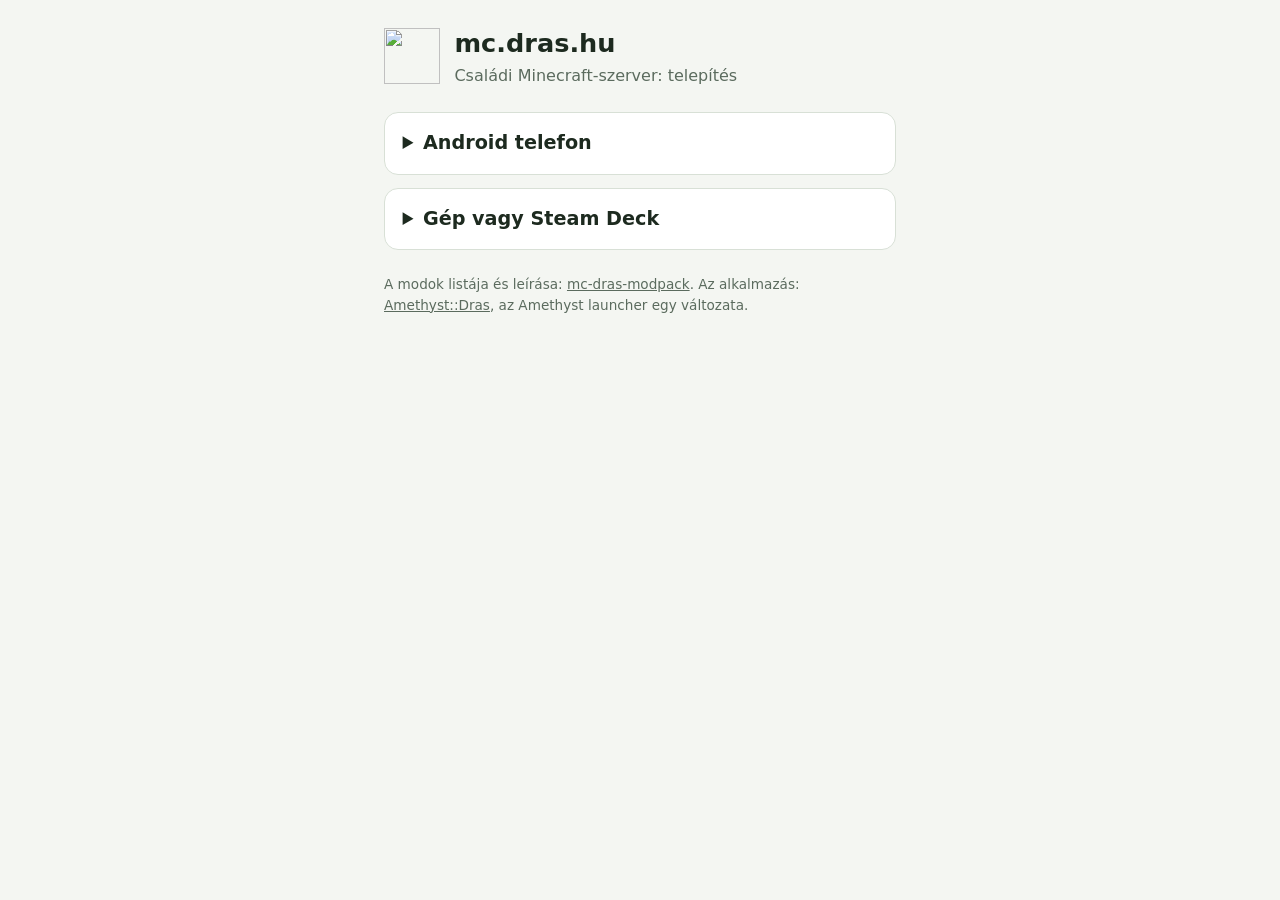
==== docs/index.html @ cf2b716d "pack: The pack name is the id mc-dras-hu, the profile title is MC dras.hu" ====
<!doctype html>
<html lang="hu">
<head>
  <meta charset="utf-8">
  <meta name="viewport" content="width=device-width, initial-scale=1">
  <title>mc.dras.hu</title>
  <meta name="description" content="A mc.dras.hu családi Minecraft-szerver: telepítés telefonra és gépre">
  <link rel="icon" href="https://raw.githubusercontent.com/andras-tim/mc-dras-modpack/stable/branding/profile-icon.png">
  <style>
    :root {
      --bg: #f4f6f2; --fg: #1d2a1f; --muted: #5b6b5e; --card: #ffffff; --line: #d8e0d6;
      --accent: #2e8b3a; --accent-fg: #ffffff;
    }
    @media (prefers-color-scheme: dark) {
      :root {
        --bg: #121812; --fg: #e4ece2; --muted: #9aaa9b; --card: #1b241c; --line: #2c3a2d;
        --accent: #4caf50; --accent-fg: #0b130b;
      }
    }
    * { box-sizing: border-box; }
    body {
      margin: 0; background: var(--bg); color: var(--fg);
      font: 16px/1.5 system-ui, -apple-system, "Segoe UI", Roboto, sans-serif;
    }
    main { max-width: 34rem; margin: 0 auto; padding: 1.5rem 1rem 3rem; }
    header { display: flex; align-items: center; gap: .9rem; margin-bottom: 1.5rem; }
    header img { width: 56px; height: 56px; image-rendering: pixelated; }
    h1 { font-size: 1.6rem; margin: 0; }
    header p { margin: .1rem 0 0; color: var(--muted); }
    section { background: var(--card); border: 1px solid var(--line); border-radius: 14px; padding: 1.1rem 1.1rem;
              margin-bottom: 1rem; }
    h2 { font-size: 1.1rem; margin: 0 0 .6rem; }
    details { margin-bottom: .8rem; }
    summary { background: var(--card); border: 1px solid var(--line); border-radius: 14px; padding: 1rem 1.1rem;
              font-size: 1.2rem; font-weight: 700; cursor: pointer; }
    details[open] summary { margin-bottom: .8rem; }
    .step { display: inline-block; min-width: 1.6rem; height: 1.6rem; border-radius: 50%; background: var(--accent);
            color: var(--accent-fg); text-align: center; font-weight: 700; margin-right: .4rem; }
    a.button { display: block; text-align: center; background: var(--accent); color: var(--accent-fg);
               font-weight: 700; text-decoration: none; padding: .9rem 1rem; border-radius: 10px; margin: .8rem 0 .3rem; }
    .note { color: var(--muted); font-size: .92rem; margin: .3rem 0 0; }
    ol { margin: .4rem 0 0; padding-left: 1.3rem; }
    li { margin: .25rem 0; }
    code { font-size: .9em; word-break: break-all; }
    .qr { display: block; width: min(15rem, 100%); margin: .9rem auto .5rem; padding: .4rem; background: #fff;
          border-radius: 10px; }
    .qr svg { display: block; width: 100%; height: auto; }
    .link { display: block; font-size: .78rem; color: var(--muted); user-select: all; word-break: break-all;
            margin-top: .3rem; }
    footer { color: var(--muted); font-size: .85rem; margin-top: 1.5rem; }
    footer a { color: inherit; }
  </style>
</head>
<body>
<main>
  <header>
    <img src="https://raw.githubusercontent.com/andras-tim/mc-dras-modpack/stable/branding/profile-icon.png" alt="">
    <div>
      <h1>mc.dras.hu</h1>
      <p>Családi Minecraft-szerver: telepítés</p>
    </div>
  </header>

  <details id="android" name="platform">
    <summary>Android telefon</summary>

  <section>
    <h2><span class="step">1</span>Az alkalmazás</h2>
    <div class="qr">@@APK_QR@@</div>
    <a class="button" href="@@APK_URL@@">Amethyst::Dras letöltése</a>
    <code class="link">@@APK_URL@@</code>
    <p class="note">A legfrissebb kiadás. Letöltés után nyisd meg és telepítsd; ha a telefon kéri, engedélyezd a
      telepítést a böngészőnek.</p>
  </section>

  <section>
    <h2><span class="step">2</span>Bejelentkezés</h2>
    <p class="note">Nyisd meg az Amethyst::Dras-t, és jelentkezz be a Microsoft-fiókkal, amelyikhez a Minecraft tartozik.</p>
  </section>

  <section>
    <h2><span class="step">3</span>Az MC dras.hu profil</h2>
    <div class="qr">@@PROFILE_QR@@</div>
    <a class="button" href="@@PROFILE_LINK@@">Profil hozzáadása</a>
    <code class="link">@@PROFILE_LINK@@</code>
    <p class="note">Az alkalmazás megmutatja, mit állít be; erősítsd meg az „Add” gombbal.</p>
  </section>

  <section>
    <h2><span class="step">4</span>Az első indítás</h2>
    <ol>
      <li><b>Play</b>: letölti a modokat (kb. 210 MB).</li>
      <li>Elindul a Forge telepítője, majd az alkalmazás üzenet nélkül bezárul. Ez így rendben van.</li>
      <li>Nyisd meg újra, <b>Play</b>: egyszer letölti magát a Minecraftot (kb. 700 MB, wifin), és indul a játék.</li>
      <li>Később minden indításnál csak a változások jönnek le.</li>
    </ol>
    <p class="note">Ha a játék lassú vagy homályos: az alkalmazás beállításaiban (jobb felső ikon), a
      <b>Videó és renderelő</b> alatt a <b>Felbontás skálája</b> csúszkával. Kisebb érték gyorsabb, nagyobb élesebb.</p>
  </section>

  </details>

  <details id="pc" name="platform">
    <summary>Gép vagy Steam Deck</summary>

  <section>
    <h2><span class="step">1</span>Prism Launcher</h2>
    <p class="note">Telepítsd a <a href="https://prismlauncher.org/">Prism Launchert</a>, és jelentkezz be a
      Microsoft-fiókkal.</p>
  </section>

  <section>
    <h2><span class="step">2</span>Az MC dras.hu profil</h2>
    <a class="button" href="@@PRISM_LINK@@">Megnyitás a Prism Launcherben</a>
    <code class="link">@@PRISM_ZIP_URL@@</code>
    <p class="note">Ha a gomb nem nyitja meg, a Prismben: Add Instance, Import, és illeszd be ezt a címet. A
      modok minden indításkor maguktól frissülnek.</p>
  </section>

  </details>

  <footer>
    A modok listája és leírása: <a href="https://github.com/andras-tim/mc-dras-modpack">mc-dras-modpack</a>.
    Az alkalmazás: <a href="https://github.com/andras-tim/Amethyst-Android">Amethyst::Dras</a>, az Amethyst launcher
    egy változata.
  </footer>
</main>
<script>
  // The open part is in the address (#android, #pc), so it can be bookmarked or shared
  const parts = document.querySelectorAll('details');
  function openFromAddress() {
    const part = document.getElementById(location.hash.slice(1));
    if (part && part.tagName === 'DETAILS') part.open = true;
  }
  parts.forEach(part => part.addEventListener('toggle', () => {
    if (part.open) history.replaceState(null, '', '#' + part.id);
    else if (location.hash === '#' + part.id) history.replaceState(null, '', location.pathname);
  }));
  addEventListener('hashchange', openFromAddress);
  openFromAddress();
</script>
</body>
</html>
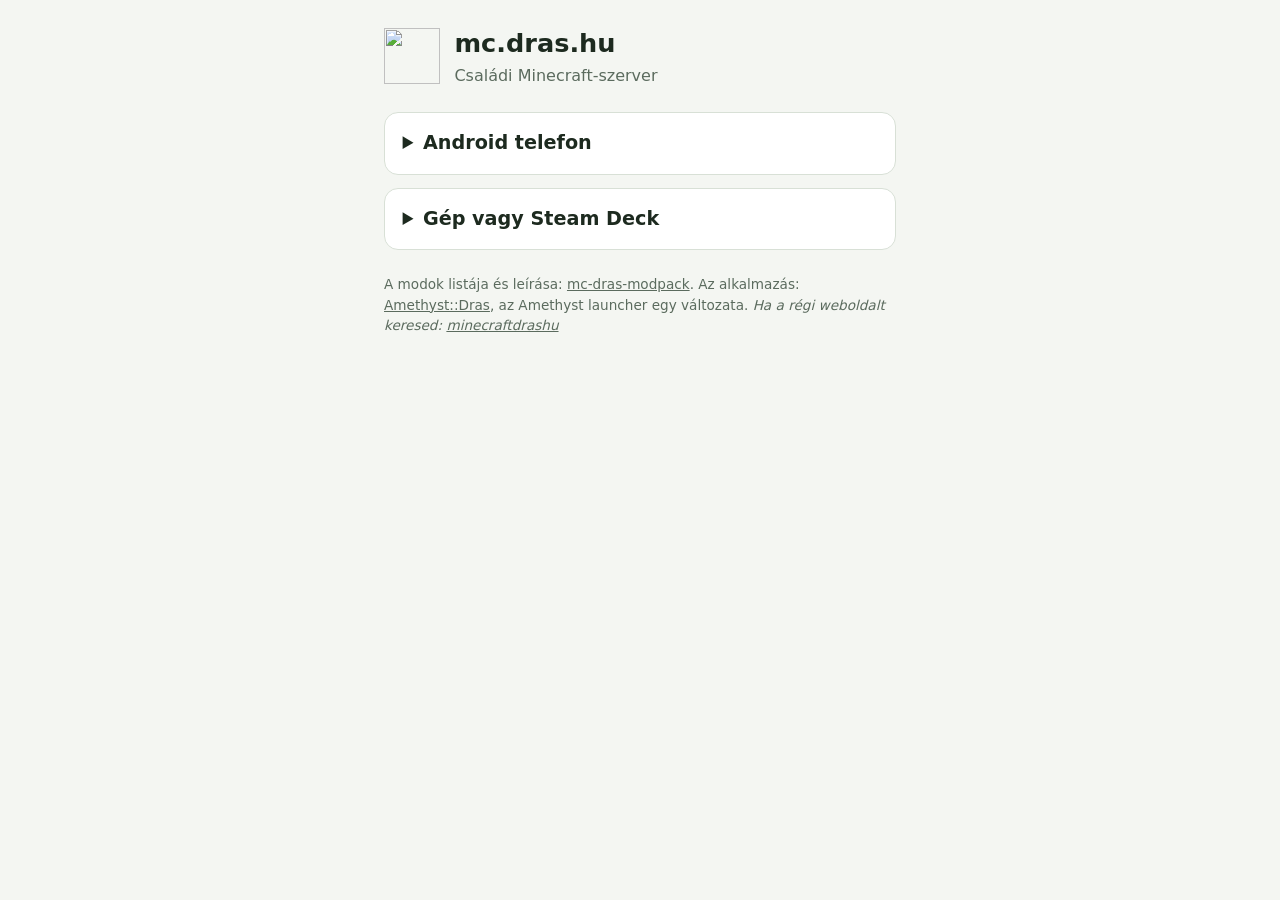
==== commit 637b577c: "docs: The site subtitle is only the server, the footer links the old website" ====
--- a/docs/index.html
+++ b/docs/index.html
@@ -5,7 +5,7 @@
   <meta name="viewport" content="width=device-width, initial-scale=1">
   <title>mc.dras.hu</title>
   <meta name="description" content="A mc.dras.hu családi Minecraft-szerver: telepítés telefonra és gépre">
-  <link rel="icon" href="https://raw.githubusercontent.com/andras-tim/mc-dras-modpack/stable/branding/profile-icon.png">
+  <link rel="icon" href="pack/branding/profile-icon.png">
   <style>
     :root {
       --bg: #f4f6f2; --fg: #1d2a1f; --muted: #5b6b5e; --card: #ffffff; --line: #d8e0d6;
@@ -54,10 +54,10 @@
 <body>
 <main>
   <header>
-    <img src="https://raw.githubusercontent.com/andras-tim/mc-dras-modpack/stable/branding/profile-icon.png" alt="">
+    <img src="pack/branding/profile-icon.png" alt="">
     <div>
       <h1>mc.dras.hu</h1>
-      <p>Családi Minecraft-szerver: telepítés</p>
+      <p>Családi Minecraft-szerver</p>
     </div>
   </header>
 
@@ -83,7 +83,7 @@
     <div class="qr">@@PROFILE_QR@@</div>
     <a class="button" href="@@PROFILE_LINK@@">Profil hozzáadása</a>
     <code class="link">@@PROFILE_LINK@@</code>
-    <p class="note">Az alkalmazás megmutatja, mit állít be; erősítsd meg az „Add” gombbal.</p>
+    <p class="note">Az alkalmazás megmutatja, mit állít be; erősítsd meg a „Save” gombbal.</p>
   </section>
 
   <section>
@@ -123,6 +123,7 @@
     A modok listája és leírása: <a href="https://github.com/andras-tim/mc-dras-modpack">mc-dras-modpack</a>.
     Az alkalmazás: <a href="https://github.com/andras-tim/Amethyst-Android">Amethyst::Dras</a>, az Amethyst launcher
     egy változata.
+    <i>Ha a régi weboldalt keresed: <a href="https://sites.google.com/site/minecraftdrashu/">minecraftdrashu</a></i>
   </footer>
 </main>
 <script>
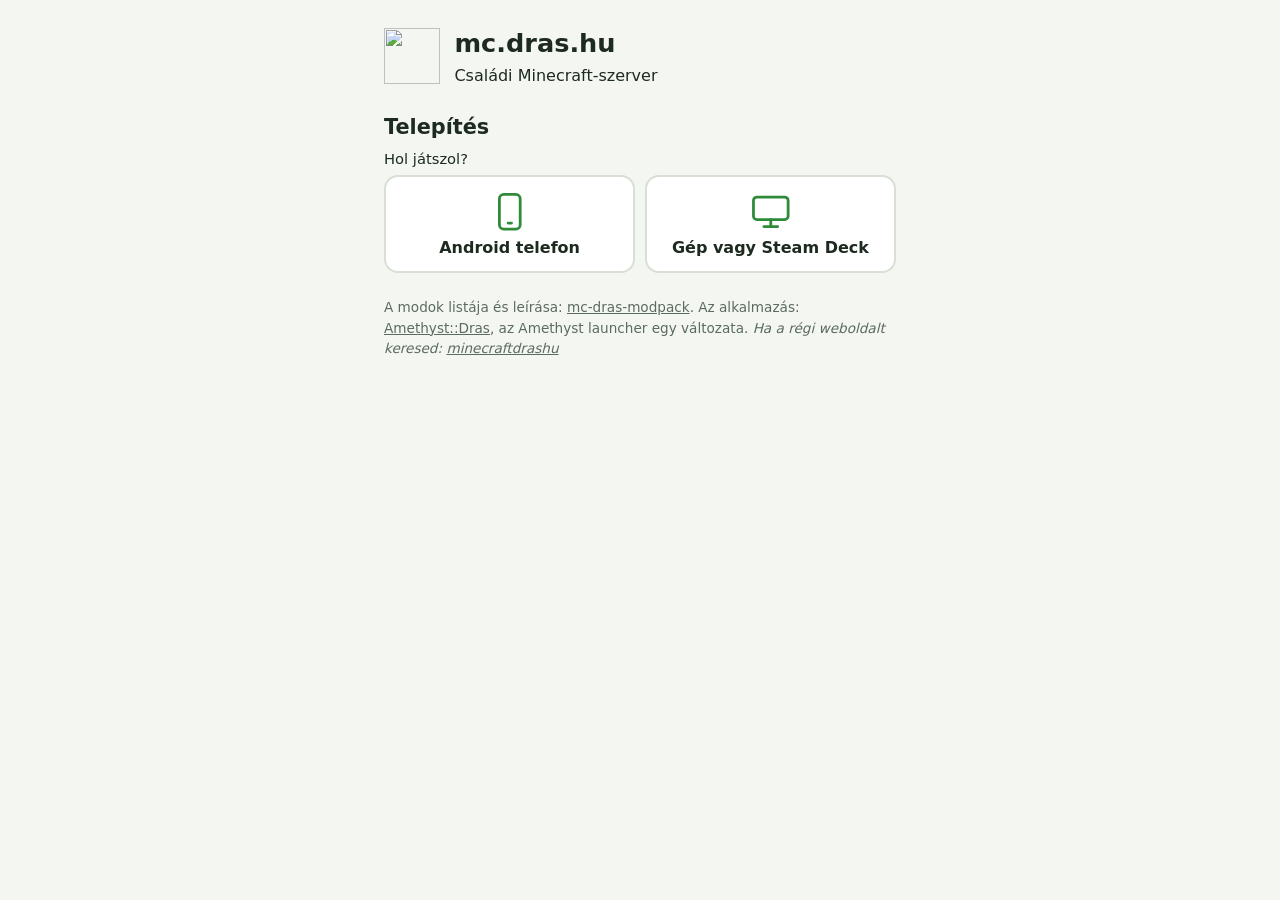
==== commit c60997ec: "docs, tools: The setup site is a step by step guide, Android offers Obtainium for the launcher's upd" ====
--- a/docs/index.html
+++ b/docs/index.html
@@ -10,11 +10,17 @@
     :root {
       --bg: #f4f6f2; --fg: #1d2a1f; --muted: #5b6b5e; --card: #ffffff; --line: #d8e0d6;
       --accent: #2e8b3a; --accent-fg: #ffffff;
+      --code-bg: #f2f2f0; --code-line: #dcdcd8; --code-fg: #c7254e;
+      --info-bg: #eef4fb; --info-line: #7fa7d6;
+      --warn-bg: #fdf6e3; --warn-line: #e0a526;
     }
     @media (prefers-color-scheme: dark) {
       :root {
         --bg: #121812; --fg: #e4ece2; --muted: #9aaa9b; --card: #1b241c; --line: #2c3a2d;
         --accent: #4caf50; --accent-fg: #0b130b;
+        --code-bg: #232823; --code-line: #363d36; --code-fg: #ff7b9c;
+        --info-bg: #19222c; --info-line: #4f78a6;
+        --warn-bg: #2a2416; --warn-line: #b8862a;
       }
     }
     * { box-sizing: border-box; }
@@ -26,27 +32,67 @@
     header { display: flex; align-items: center; gap: .9rem; margin-bottom: 1.5rem; }
     header img { width: 56px; height: 56px; image-rendering: pixelated; }
     h1 { font-size: 1.6rem; margin: 0; }
-    header p { margin: .1rem 0 0; color: var(--muted); }
+    header p { margin: .1rem 0 0; }
     section { background: var(--card); border: 1px solid var(--line); border-radius: 14px; padding: 1.1rem 1.1rem;
               margin-bottom: 1rem; }
     h2 { font-size: 1.1rem; margin: 0 0 .6rem; }
-    details { margin-bottom: .8rem; }
-    summary { background: var(--card); border: 1px solid var(--line); border-radius: 14px; padding: 1rem 1.1rem;
-              font-size: 1.2rem; font-weight: 700; cursor: pointer; }
-    details[open] summary { margin-bottom: .8rem; }
-    .step { display: inline-block; min-width: 1.6rem; height: 1.6rem; border-radius: 50%; background: var(--accent);
-            color: var(--accent-fg); text-align: center; font-weight: 700; margin-right: .4rem; }
+    h2.title { font-size: 1.3rem; margin-bottom: .2rem; }
+    /* a choice: radio cards side by side, the picked one shows its panel below them */
+    .cards { display: grid; grid-template-columns: 1fr 1fr; gap: .6rem; margin: .3rem 0 1rem; }
+    .card { position: relative; display: flex; flex-direction: column; align-items: center; gap: .35rem;
+            text-align: center; background: var(--card); border: 2px solid var(--line); border-radius: 14px;
+            padding: .9rem .6rem .8rem; cursor: pointer; font-weight: 700; line-height: 1.25; }
+    .card input { position: absolute; opacity: 0; pointer-events: none; }
+    .card .icon { width: 2.6rem; height: 2.6rem; }
+    .card svg.icon { fill: none; stroke: var(--accent); stroke-width: 1.6; stroke-linecap: round; stroke-linejoin: round; }
+    .card .optional { display: block; }
+    .card:has(input:checked) { border-color: var(--accent); box-shadow: 0 0 0 1px var(--accent); }
+    .card:has(input:focus-visible) { outline: 2px solid var(--fg); outline-offset: 2px; }
+    /* colored until one is picked, then the others turn gray */
+    .cards:has(input:checked) .card:not(:has(input:checked)) { color: var(--muted); }
+    .cards:has(input:checked) .card:not(:has(input:checked)) .icon { filter: grayscale(1); opacity: .5; }
+    .panel { display: none; }
+    main:has(#platform-android:checked) #panel-android, main:has(#platform-pc:checked) #panel-pc,
+    main:has(#mode-obtainium:checked) #panel-obtainium, main:has(#mode-apk:checked) #panel-apk,
+    main:has([name="mode"]:checked) #panel-android-data,
+    main:has([name="mode"]:checked) #panel-android-rest { display: block; }
+    /* step numbers count the shown steps only, so every path is numbered from 1 */
+    .steps { counter-reset: step; }
+    h2.step::before { counter-increment: step; content: counter(step); display: inline-block; min-width: 1.6rem;
+                      height: 1.6rem; border-radius: 50%; background: var(--accent); color: var(--accent-fg);
+                      text-align: center; font-weight: 700; margin-right: .4rem; }
     a.button { display: block; text-align: center; background: var(--accent); color: var(--accent-fg);
                font-weight: 700; text-decoration: none; padding: .9rem 1rem; border-radius: 10px; margin: .8rem 0 .3rem; }
-    .note { color: var(--muted); font-size: .92rem; margin: .3rem 0 0; }
-    ol { margin: .4rem 0 0; padding-left: 1.3rem; }
+    .optional { font-size: .9rem; font-weight: 400; }
+    .note { font-size: .92rem; margin: .3rem 0 0; }
+    ol, ul { margin: .4rem 0 0; padding-left: 1.3rem; }
     li { margin: .25rem 0; }
-    code { font-size: .9em; word-break: break-all; }
-    .qr { display: block; width: min(15rem, 100%); margin: .9rem auto .5rem; padding: .4rem; background: #fff;
+    /* inline code as Markdown renders it: gray box, reddish text */
+    code { font-size: .9em; word-break: break-all; background: var(--code-bg); color: var(--code-fg);
+           border: 1px solid var(--code-line); border-radius: 4px; padding: .05em .3em; }
+    .qr { display: block; width: 70%; margin: .9rem auto .5rem; padding: .4rem; background: #fff;
           border-radius: 10px; }
+    /* on a phone the code is shown to another phone: as wide as the card */
+    @media (max-width: 32rem) { .qr { width: 100%; } }
     .qr svg { display: block; width: 100%; height: auto; }
-    .link { display: block; font-size: .78rem; color: var(--muted); user-select: all; word-break: break-all;
-            margin-top: .3rem; }
+    /* as wide as the text: a short URL is an inline box, a wrapped one fills the card like a code block */
+    .link { display: inline-block; max-width: 100%; font-size: .78rem; user-select: all; margin-top: .3rem;
+            padding: .2em .45em; }
+    section.warn { background: var(--warn-bg); border: none; border-left: 4px solid var(--warn-line); }
+    section.warn p { margin: 0; }
+    section.warn .icon { width: 1.35em; height: 1.35em; vertical-align: -.25em; margin-right: .35em; fill: none;
+                         stroke: var(--warn-line); stroke-width: 2; stroke-linecap: round; stroke-linejoin: round; }
+    /* a step's help, inside its card */
+    .info { background: var(--info-bg); border-left: 4px solid var(--info-line); border-radius: 8px;
+            padding: .6rem .8rem; margin-top: .8rem; font-size: .92rem; }
+    .info summary { font-weight: 700; cursor: pointer; }
+    .info p { margin: .4rem 0 0; }
+    .info ul { padding-left: 1.1rem; }
+    .info li { margin: .4rem 0; }
+    /* the launcher's name with its icon, see AMETHYST in tools/site.py */
+    .app { white-space: nowrap; font-weight: 700; }
+    .inline-icon { width: 1.15em; height: 1.15em; vertical-align: -.2em; fill: currentColor; }
+    .app img { width: 1.2em; height: 1.2em; vertical-align: -.25em; margin-right: .15em; }
     footer { color: var(--muted); font-size: .85rem; margin-top: 1.5rem; }
     footer a { color: inherit; }
   </style>
@@ -61,63 +107,94 @@
     </div>
   </header>
 
-  <details id="android" name="platform">
-    <summary>Android telefon</summary>
+  <h2 class="title">Telepítés</h2>
+  <p class="note">Hol játszol?</p>
+  <div class="cards" role="radiogroup">
+    <label class="card"><input type="radio" name="platform" id="platform-android" data-hash="android">
+      <svg class="icon" viewBox="0 0 24 24" aria-hidden="true"><rect x="6" y="2" width="12" height="20" rx="2.5"/><path d="M11 18.5h2"/></svg>Android telefon</label>
+    <label class="card"><input type="radio" name="platform" id="platform-pc" data-hash="pc">
+      <svg class="icon" viewBox="0 0 24 24" aria-hidden="true"><rect x="2" y="3.5" width="20" height="13" rx="2"/><path d="M12 16.5v4M8 20.5h8"/></svg>Gép vagy Steam Deck</label>
+  </div>
+
+  <div class="panel steps" id="panel-android">
+  <p class="note">Hogyan telepíted?</p>
+  <div class="cards" role="radiogroup">
+    <label class="card"><input type="radio" name="mode" id="mode-obtainium" data-hash="android-obtainium"
+        data-parent="platform-android">
+      <img class="icon" src="icons/obtainium.svg" alt="">Obtainiummal
+      <span class="optional">szól, ha van új kiadás</span></label>
+    <label class="card"><input type="radio" name="mode" id="mode-apk" data-hash="android-apk"
+        data-parent="platform-android">
+      <img class="icon" src="icons/amethyst-dras.webp" alt="">Csak az alkalmazás
+      <span class="optional">frissítés kézzel</span></label>
+  </div>
+
+  <div class="panel" id="panel-android-data">
+  <section class="warn">
+    <p class="note"><svg class="icon" viewBox="0 0 24 24" aria-hidden="true"><path d="M12 3.5 2.5 20h19z"/><path d="M12 10v4.5M12 17.3v.2"/></svg><b>Wifi ajánlott:</b> a telepítés és az első indítás összesen kb. 1,1 GB-ot tölt le.</p>
+  </section>
+  </div>
+
+  <div class="panel" id="panel-obtainium">
+  <x-step-apk title="Az Obtainium telepítése" label="Obtainium letöltése" url="@@OBTAINIUM_APK_URL@@"
+      qr="@@OBTAINIUM_APK_QR@@"></x-step-apk>
+
+  <x-step-link title="Az Amethyst::Dras telepítése az Obtainiummal" label="Amethyst::Dras hozzáadása"
+      href="@@OBTAINIUM_LINK@@" qr="@@OBTAINIUM_QR@@"
+      do="Erősítsd meg az importálást, majd koppints az @@AMETHYST@@-ra és a <b>Telepítés</b> gombra."
+      manual="Az <b>Obtainiumban</b>: <b>Hozzáadás</b>" manual-url="@@APP_REPO_URL@@" android="yes"
+      after="Ha az alkalmazás már fent van, az <b>Obtainium</b> felismeri, és innentől ő frissíti."></x-step-link>
+  </div>
+
+  <div class="panel" id="panel-apk">
+  <x-step-apk title="Az Amethyst::Dras telepítése" label="Amethyst::Dras letöltése" url="@@APK_URL@@"
+      qr="@@APK_QR@@" after="Mindig a legfrissebb kiadás jön le innen: frissíteni ugyanígy lehet."></x-step-apk>
+  </div>
+
+  <div class="panel" id="panel-android-rest">
+  <x-step-login app="Az @@AMETHYST@@"
+      add="Koppints a bal felső sarokban a <b>+&nbsp;Fiók&nbsp;hozzáadása</b> sorra, majd a <b>Microsoft Account</b> gombra."
+      login="Jelentkezz be a megnyíló oldalon. Gyorsabb, ha a jobb felső sarokban megjelenő <svg class='inline-icon' viewBox='0 0 24 24' aria-hidden='true'><path d='M19 19H5V5h7V3H5a2 2 0 0 0-2 2v14a2 2 0 0 0 2 2h14a2 2 0 0 0 2-2v-7h-2zM14 3v2h3.59l-9.83 9.83 1.41 1.41L19 6.41V10h2V3z'/></svg> ikonnal a telefon böngészőjében nyitod meg."
+      help="Passkey-vel csak a telefon böngészőjében tudsz belépni: koppints a jobb felső sarokban megjelenő <svg class='inline-icon' viewBox='0 0 24 24' aria-hidden='true'><path d='M19 19H5V5h7V3H5a2 2 0 0 0-2 2v14a2 2 0 0 0 2 2h14a2 2 0 0 0 2-2v-7h-2zM14 3v2h3.59l-9.83 9.83 1.41 1.41L19 6.41V10h2V3z'/></svg> ikonra."></x-step-login>
+
+  <x-step-link title="Az MC dras.hu profil hozzáadása" label="Profil hozzáadása" href="@@PROFILE_LINK@@"
+      qr="@@PROFILE_QR@@" do="Az alkalmazás megmutatja, mit állít be; erősítsd meg a <b>Mentés</b> gombbal."
+      manual="A <b>Play</b> gomb feletti profilválasztóban: <b>+ Új profil létrehozása</b> › <b>Create packwiz pack profile (URL)</b>"
+      manual-url="@@PROFILE_PACK_URL@@"
+      more="Erősítsd meg a <b>Mentés</b> gombbal, majd a profil szerkesztésében állítsd be: <b>Memory (MB)</b>: @@PROFILE_RAM_MB@@."></x-step-link>
 
   <section>
-    <h2><span class="step">1</span>Az alkalmazás</h2>
-    <div class="qr">@@APK_QR@@</div>
-    <a class="button" href="@@APK_URL@@">Amethyst::Dras letöltése</a>
-    <code class="link">@@APK_URL@@</code>
-    <p class="note">A legfrissebb kiadás. Letöltés után nyisd meg és telepítsd; ha a telefon kéri, engedélyezd a
-      telepítést a böngészőnek.</p>
-  </section>
-
-  <section>
-    <h2><span class="step">2</span>Bejelentkezés</h2>
-    <p class="note">Nyisd meg az Amethyst::Dras-t, és jelentkezz be a Microsoft-fiókkal, amelyikhez a Minecraft tartozik.</p>
-  </section>
-
-  <section>
-    <h2><span class="step">3</span>Az MC dras.hu profil</h2>
-    <div class="qr">@@PROFILE_QR@@</div>
-    <a class="button" href="@@PROFILE_LINK@@">Profil hozzáadása</a>
-    <code class="link">@@PROFILE_LINK@@</code>
-    <p class="note">Az alkalmazás megmutatja, mit állít be; erősítsd meg a „Save” gombbal.</p>
-  </section>
-
-  <section>
-    <h2><span class="step">4</span>Az első indítás</h2>
-    <ol>
-      <li><b>Play</b>: letölti a modokat (kb. 210 MB).</li>
-      <li>Elindul a Forge telepítője, majd az alkalmazás üzenet nélkül bezárul. Ez így rendben van.</li>
-      <li>Nyisd meg újra, <b>Play</b>: egyszer letölti magát a Minecraftot (kb. 700 MB, wifin), és indul a játék.</li>
+    <h2 class="step">Az első indítás</h2>
+    <p class="note">Az első indításkor a játék több lépésben tölti le, amire szüksége van, ezért a <b>Play</b> gombot
+      többször is meg kell nyomni.</p>
+    <ol class="note">
+      <li>Koppints a <b>Play</b> gombra: letölti a modokat (kb. 210 MB), majd magától elindul a <b>Forge</b>
+        telepítője, és üzenet nélkül bezárul. Ez normális.</li>
+      <li>Indítsd el újra a <b>Play</b> gombbal: most magát a <b>Minecraftot</b> tölti le (kb. 700 MB), utána pedig
+        elindul a játék.</li>
       <li>Később minden indításnál csak a változások jönnek le.</li>
     </ol>
-    <p class="note">Ha a játék lassú vagy homályos: az alkalmazás beállításaiban (jobb felső ikon), a
-      <b>Videó és renderelő</b> alatt a <b>Felbontás skálája</b> csúszkával. Kisebb érték gyorsabb, nagyobb élesebb.</p>
+    <details class="info">
+      <summary>A játék lassú vagy homályos?</summary>
+      <p>Állíts a felbontáson: az alkalmazás beállításaiban (jobb felső ikon) a <b>Videó és renderelő</b> alatt, a
+        <b>Felbontás skálája</b> csúszkával (kisebb érték: gyorsabb játék, nagyobb érték: élesebb kép).</p>
+    </details>
   </section>
-
-  </details>
-
-  <details id="pc" name="platform">
-    <summary>Gép vagy Steam Deck</summary>
-
-  <section>
-    <h2><span class="step">1</span>Prism Launcher</h2>
-    <p class="note">Telepítsd a <a href="https://prismlauncher.org/">Prism Launchert</a>, és jelentkezz be a
-      Microsoft-fiókkal.</p>
-  </section>
-
-  <section>
-    <h2><span class="step">2</span>Az MC dras.hu profil</h2>
-    <a class="button" href="@@PRISM_LINK@@">Megnyitás a Prism Launcherben</a>
-    <code class="link">@@PRISM_ZIP_URL@@</code>
-    <p class="note">Ha a gomb nem nyitja meg, a Prismben: Add Instance, Import, és illeszd be ezt a címet. A
-      modok minden indításkor maguktól frissülnek.</p>
-  </section>
-
-  </details>
+  </div>
+  </div>
+
+  <div class="panel steps" id="panel-pc">
+  <x-step-download title="A Prism Launcher telepítése" label="Prism Launcher letöltése"
+      url="https://prismlauncher.org/download/" do="Töltsd le, és telepítsd a gépedhez illő változatot."></x-step-download>
+
+  <x-step-login app="A <b>Prism Launcher</b>"
+      add="Kattints a jobb felső sarokban a fiók gombra, majd <b>Manage Accounts…</b> › <b>Add Microsoft</b>."
+      login="Jelentkezz be a megnyíló böngészőben."></x-step-login>
+
+  <x-step-link title="Az MC dras.hu profil hozzáadása" label="Profil hozzáadása" href="@@PRISM_LINK@@"
+      manual="A <b>Prismben</b>: <b>Add Instance › Import</b>" manual-url="@@PRISM_ZIP_URL@@"
+      after="A modok minden indításkor maguktól frissülnek."></x-step-link>
+  </div>
 
   <footer>
     A modok listája és leírása: <a href="https://github.com/andras-tim/mc-dras-modpack">mc-dras-modpack</a>.
@@ -127,18 +204,20 @@
   </footer>
 </main>
 <script>
-  // The open part is in the address (#android, #pc), so it can be bookmarked or shared
-  const parts = document.querySelectorAll('details');
-  function openFromAddress() {
-    const part = document.getElementById(location.hash.slice(1));
-    if (part && part.tagName === 'DETAILS') part.open = true;
+  // The choice is in the address (#android, #android-obtainium, #android-apk, #pc), so it can be bookmarked or shared
+  const choices = document.querySelectorAll('input[data-hash]');
+  function chooseFromAddress() {
+    let input = document.querySelector(`input[data-hash="${CSS.escape(location.hash.slice(1))}"]`);
+    for (; input; input = document.getElementById(input.dataset.parent)) input.checked = true;
   }
-  parts.forEach(part => part.addEventListener('toggle', () => {
-    if (part.open) history.replaceState(null, '', '#' + part.id);
-    else if (location.hash === '#' + part.id) history.replaceState(null, '', location.pathname);
+  choices.forEach(input => input.addEventListener('change', () => {
+    // the deepest choice wins: picking Android again keeps its picked mode in the address
+    const mode = document.querySelector('input[name="mode"]:checked');
+    const android = document.getElementById('platform-android').checked;
+    history.replaceState(null, '', '#' + (android && mode ? mode : input).dataset.hash);
   }));
-  addEventListener('hashchange', openFromAddress);
-  openFromAddress();
+  addEventListener('hashchange', chooseFromAddress);
+  chooseFromAddress();
 </script>
 </body>
 </html>
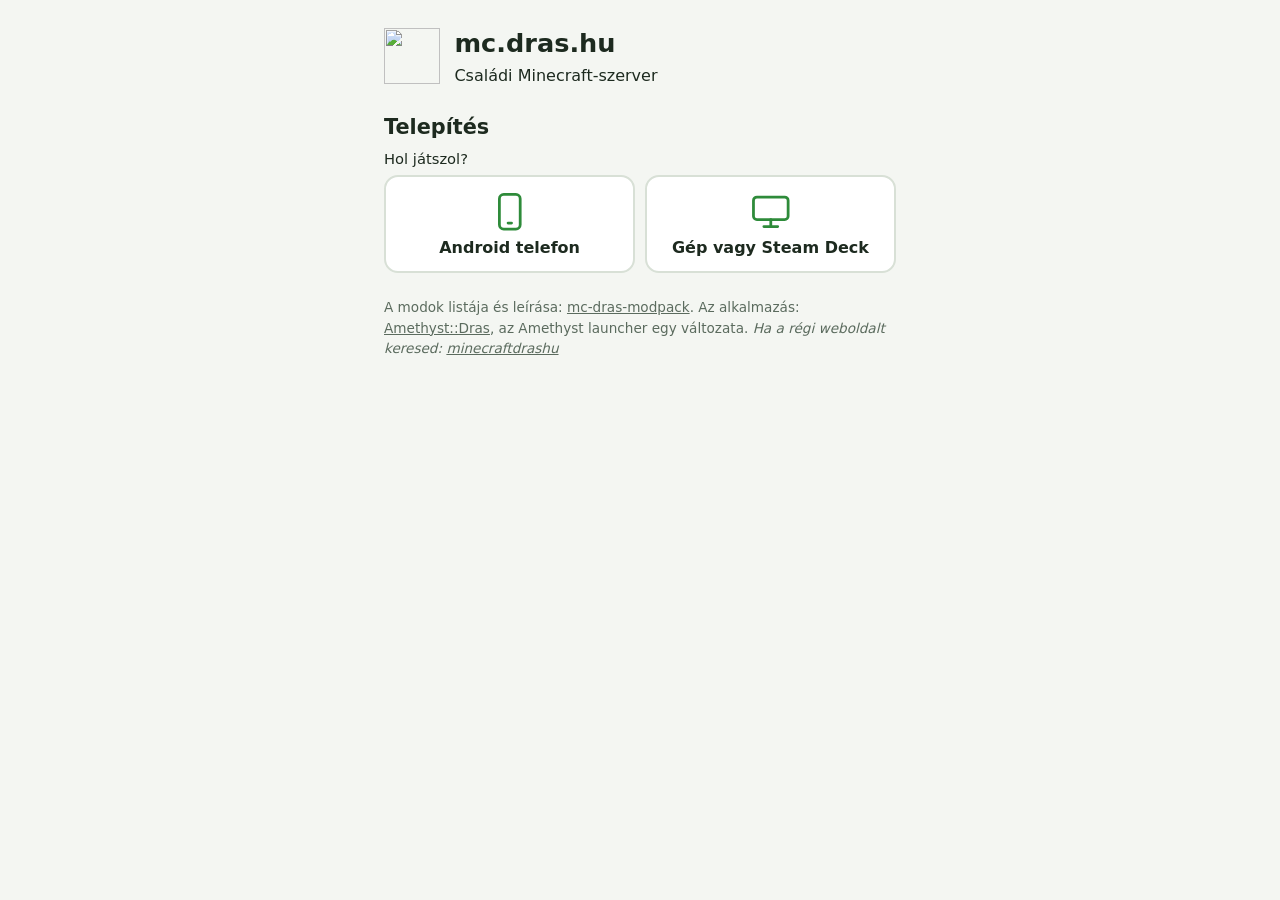
==== commit c6c593e9: "docs: A step's number links to it with the route of the picks, step titles without articles, the Wi-" ====
--- a/docs/index.html
+++ b/docs/index.html
@@ -39,6 +39,7 @@
     h2.title { font-size: 1.3rem; margin-bottom: .2rem; }
     /* a choice: radio cards side by side, the picked one shows its panel below them */
     .cards { display: grid; grid-template-columns: 1fr 1fr; gap: .6rem; margin: .3rem 0 1rem; }
+    .cards:has(> .card:only-child) { grid-template-columns: 1fr; }
     .card { position: relative; display: flex; flex-direction: column; align-items: center; gap: .35rem;
             text-align: center; background: var(--card); border: 2px solid var(--line); border-radius: 14px;
             padding: .9rem .6rem .8rem; cursor: pointer; font-weight: 700; line-height: 1.25; }
@@ -53,18 +54,24 @@
     .cards:has(input:checked) .card:not(:has(input:checked)) .icon { filter: grayscale(1); opacity: .5; }
     .panel { display: none; }
     main:has(#platform-android:checked) #panel-android, main:has(#platform-pc:checked) #panel-pc,
+    main:has(#launcher-amethyst:checked) #panel-amethyst, main:has(#launcher-prism:checked) #panel-prism,
     main:has(#mode-obtainium:checked) #panel-obtainium, main:has(#mode-apk:checked) #panel-apk,
     main:has([name="mode"]:checked) #panel-android-data,
     main:has([name="mode"]:checked) #panel-android-rest { display: block; }
     /* step numbers count the shown steps only, so every path is numbered from 1 */
     .steps { counter-reset: step; }
-    h2.step::before { counter-increment: step; content: counter(step); display: inline-block; min-width: 1.6rem;
-                      height: 1.6rem; border-radius: 50%; background: var(--accent); color: var(--accent-fg);
-                      text-align: center; font-weight: 700; margin-right: .4rem; }
+    /* the number links to its step with the route of the picks, so a step can be shared */
+    h2.step .num { display: inline-block; min-width: 1.6rem; height: 1.6rem; border-radius: 50%; background: var(--accent);
+                   color: var(--accent-fg); text-align: center; font-weight: 700; margin-right: .4rem;
+                   text-decoration: none; }
+    h2.step .num::before { counter-increment: step; content: counter(step); }
+    section[data-step] { scroll-margin-top: 1rem; }
     a.button { display: block; text-align: center; background: var(--accent); color: var(--accent-fg);
                font-weight: 700; text-decoration: none; padding: .9rem 1rem; border-radius: 10px; margin: .8rem 0 .3rem; }
     .optional { font-size: .9rem; font-weight: 400; }
     .note { font-size: .92rem; margin: .3rem 0 0; }
+    .note a, .info a { color: var(--accent); }
+    .info + .note { margin-top: 1rem; }
     ol, ul { margin: .4rem 0 0; padding-left: 1.3rem; }
     li { margin: .25rem 0; }
     /* inline code as Markdown renders it: gray box, reddish text */
@@ -89,8 +96,10 @@
     .info p { margin: .4rem 0 0; }
     .info ul { padding-left: 1.1rem; }
     .info li { margin: .4rem 0; }
-    /* the launcher's name with its icon, see AMETHYST in tools/site.py */
+    /* a launcher's name with its icon, see AMETHYST and PRISM in tools/site.py */
     .app { white-space: nowrap; font-weight: 700; }
+    /* a size with its unit and suffix stays on one line */
+    .nowrap { white-space: nowrap; }
     .inline-icon { width: 1.15em; height: 1.15em; vertical-align: -.2em; fill: currentColor; }
     .app img { width: 1.2em; height: 1.2em; vertical-align: -.25em; margin-right: .15em; }
     footer { color: var(--muted); font-size: .85rem; margin-top: 1.5rem; }
@@ -110,36 +119,46 @@
   <h2 class="title">Telepítés</h2>
   <p class="note">Hol játszol?</p>
   <div class="cards" role="radiogroup">
-    <label class="card"><input type="radio" name="platform" id="platform-android" data-hash="android">
+    <label class="card"><input type="radio" name="platform" id="platform-android" data-key="android">
       <svg class="icon" viewBox="0 0 24 24" aria-hidden="true"><rect x="6" y="2" width="12" height="20" rx="2.5"/><path d="M11 18.5h2"/></svg>Android telefon</label>
-    <label class="card"><input type="radio" name="platform" id="platform-pc" data-hash="pc">
+    <label class="card"><input type="radio" name="platform" id="platform-pc" data-key="pc">
       <svg class="icon" viewBox="0 0 24 24" aria-hidden="true"><rect x="2" y="3.5" width="20" height="13" rx="2"/><path d="M12 16.5v4M8 20.5h8"/></svg>Gép vagy Steam Deck</label>
   </div>
 
   <div class="panel steps" id="panel-android">
-  <p class="note">Hogyan telepíted?</p>
-  <div class="cards" role="radiogroup">
-    <label class="card"><input type="radio" name="mode" id="mode-obtainium" data-hash="android-obtainium"
+  <p class="note">Melyik launcherrel játszol?</p>
+  <div class="cards" role="radiogroup">
+    <label class="card"><input type="radio" name="launcher" id="launcher-amethyst" data-key="amethyst"
         data-parent="platform-android">
-      <img class="icon" src="icons/obtainium.svg" alt="">Obtainiummal
-      <span class="optional">szól, ha van új kiadás</span></label>
-    <label class="card"><input type="radio" name="mode" id="mode-apk" data-hash="android-apk"
-        data-parent="platform-android">
-      <img class="icon" src="icons/amethyst-dras.webp" alt="">Csak az alkalmazás
-      <span class="optional">frissítés kézzel</span></label>
+      <img class="icon" src="icons/amethyst-dras.webp" alt="">Amethyst::Dras</label>
+  </div>
+
+  <div class="panel" id="panel-amethyst">
+  <div class="info">Az @@AMETHYST@@ az <a href="https://github.com/AngelAuraMC/Amethyst-Android">Amethyst</a> launcher
+    kiegészített változata: automatikusan frissíti a <a href="https://packwiz.infra.link/">packwiz</a> modcsomagokat, és
+    linkről egy koppintással felvesz egy profilt, amire az eredeti még nem képes. A <a href="@@APP_REPO_URL@@">forráskódja</a> nyilvános.</div>
+  <p class="note">Automatikusan frissüljön a launcher?</p>
+  <div class="cards" role="radiogroup">
+    <label class="card"><input type="radio" name="mode" id="mode-obtainium" data-key="obtainium"
+        data-parent="launcher-amethyst">
+      <img class="icon" src="icons/obtainium.svg" alt="">Igen, Obtainiummal</label>
+    <label class="card"><input type="radio" name="mode" id="mode-apk" data-key="manual"
+        data-parent="launcher-amethyst">
+      <svg class="icon" viewBox="0 0 24 24" aria-hidden="true"><path d="M12 3.5v11M7.5 10l4.5 4.5 4.5-4.5M4 19.5h16"/></svg>Nem, kézzel frissítem</label>
   </div>
 
   <div class="panel" id="panel-android-data">
   <section class="warn">
-    <p class="note"><svg class="icon" viewBox="0 0 24 24" aria-hidden="true"><path d="M12 3.5 2.5 20h19z"/><path d="M12 10v4.5M12 17.3v.2"/></svg><b>Wifi ajánlott:</b> a telepítés és az első indítás összesen kb. 1,1 GB-ot tölt le.</p>
+    <p class="note"><svg class="icon" viewBox="0 0 24 24" aria-hidden="true"><path d="M12 3.5 2.5 20h19z"/><path d="M12 10v4.5M12 17.3v.2"/></svg><b>Wifi ajánlott</b><br>
+      A telepítés és az első indítás összesen <span class="nowrap"><b>~1100 MiB</b>-ot</span> tölt le.</p>
   </section>
   </div>
 
   <div class="panel" id="panel-obtainium">
-  <x-step-apk title="Az Obtainium telepítése" label="Obtainium letöltése" url="@@OBTAINIUM_APK_URL@@"
+  <x-step-apk step="install-obtainium" title="Obtainium telepítése" label="Obtainium letöltése" url="@@OBTAINIUM_APK_URL@@"
       qr="@@OBTAINIUM_APK_QR@@"></x-step-apk>
 
-  <x-step-link title="Az Amethyst::Dras telepítése az Obtainiummal" label="Amethyst::Dras hozzáadása"
+  <x-step-link step="install" title="Amethyst::Dras telepítése Obtainiummal" label="Amethyst::Dras hozzáadása"
       href="@@OBTAINIUM_LINK@@" qr="@@OBTAINIUM_QR@@"
       do="Erősítsd meg az importálást, majd koppints az @@AMETHYST@@-ra és a <b>Telepítés</b> gombra."
       manual="Az <b>Obtainiumban</b>: <b>Hozzáadás</b>" manual-url="@@APP_REPO_URL@@" android="yes"
@@ -147,7 +166,7 @@
   </div>
 
   <div class="panel" id="panel-apk">
-  <x-step-apk title="Az Amethyst::Dras telepítése" label="Amethyst::Dras letöltése" url="@@APK_URL@@"
+  <x-step-apk step="install" title="Amethyst::Dras telepítése" label="Amethyst::Dras letöltése" url="@@APK_URL@@"
       qr="@@APK_QR@@" after="Mindig a legfrissebb kiadás jön le innen: frissíteni ugyanígy lehet."></x-step-apk>
   </div>
 
@@ -157,20 +176,20 @@
       login="Jelentkezz be a megnyíló oldalon. Gyorsabb, ha a jobb felső sarokban megjelenő <svg class='inline-icon' viewBox='0 0 24 24' aria-hidden='true'><path d='M19 19H5V5h7V3H5a2 2 0 0 0-2 2v14a2 2 0 0 0 2 2h14a2 2 0 0 0 2-2v-7h-2zM14 3v2h3.59l-9.83 9.83 1.41 1.41L19 6.41V10h2V3z'/></svg> ikonnal a telefon böngészőjében nyitod meg."
       help="Passkey-vel csak a telefon böngészőjében tudsz belépni: koppints a jobb felső sarokban megjelenő <svg class='inline-icon' viewBox='0 0 24 24' aria-hidden='true'><path d='M19 19H5V5h7V3H5a2 2 0 0 0-2 2v14a2 2 0 0 0 2 2h14a2 2 0 0 0 2-2v-7h-2zM14 3v2h3.59l-9.83 9.83 1.41 1.41L19 6.41V10h2V3z'/></svg> ikonra."></x-step-login>
 
-  <x-step-link title="Az MC dras.hu profil hozzáadása" label="Profil hozzáadása" href="@@PROFILE_LINK@@"
+  <x-step-link step="profile" title="MC dras.hu profil hozzáadása" label="Profil hozzáadása" href="@@PROFILE_LINK@@"
       qr="@@PROFILE_QR@@" do="Az alkalmazás megmutatja, mit állít be; erősítsd meg a <b>Mentés</b> gombbal."
       manual="A <b>Play</b> gomb feletti profilválasztóban: <b>+ Új profil létrehozása</b> › <b>Create packwiz pack profile (URL)</b>"
       manual-url="@@PROFILE_PACK_URL@@"
       more="Erősítsd meg a <b>Mentés</b> gombbal, majd a profil szerkesztésében állítsd be: <b>Memory (MB)</b>: @@PROFILE_RAM_MB@@."></x-step-link>
 
-  <section>
-    <h2 class="step">Az első indítás</h2>
+  <section data-step="first-start">
+    <h2 class="step"><a class="num" href="#"></a>Első indítás</h2>
     <p class="note">Az első indításkor a játék több lépésben tölti le, amire szüksége van, ezért a <b>Play</b> gombot
       többször is meg kell nyomni.</p>
     <ol class="note">
-      <li>Koppints a <b>Play</b> gombra: letölti a modokat (kb. 210 MB), majd magától elindul a <b>Forge</b>
+      <li>Koppints a <b>Play</b> gombra: letölti a modokat (<span class="nowrap">~220 MiB</span>), majd magától elindul a <b>Forge</b>
         telepítője, és üzenet nélkül bezárul. Ez normális.</li>
-      <li>Indítsd el újra a <b>Play</b> gombbal: most magát a <b>Minecraftot</b> tölti le (kb. 700 MB), utána pedig
+      <li>Indítsd el újra a <b>Play</b> gombbal: most magát a <b>Minecraftot</b> tölti le (<span class="nowrap">~710 MiB</span>), utána pedig
         elindul a játék.</li>
       <li>Később minden indításnál csak a változások jönnek le.</li>
     </ol>
@@ -182,18 +201,28 @@
   </section>
   </div>
   </div>
+  </div>
 
   <div class="panel steps" id="panel-pc">
-  <x-step-download title="A Prism Launcher telepítése" label="Prism Launcher letöltése"
+  <p class="note">Melyik launcherrel játszol?</p>
+  <div class="cards" role="radiogroup">
+    <label class="card"><input type="radio" name="launcher" id="launcher-prism" data-key="prism"
+        data-parent="platform-pc">
+      <img class="icon" src="icons/prism-launcher.svg" alt="">Prism Launcher</label>
+  </div>
+
+  <div class="panel" id="panel-prism">
+  <x-step-download step="install" title="Prism Launcher telepítése" label="Prism Launcher letöltése"
       url="https://prismlauncher.org/download/" do="Töltsd le, és telepítsd a gépedhez illő változatot."></x-step-download>
 
-  <x-step-login app="A <b>Prism Launcher</b>"
+  <x-step-login app="A @@PRISM@@"
       add="Kattints a jobb felső sarokban a fiók gombra, majd <b>Manage Accounts…</b> › <b>Add Microsoft</b>."
       login="Jelentkezz be a megnyíló böngészőben."></x-step-login>
 
-  <x-step-link title="Az MC dras.hu profil hozzáadása" label="Profil hozzáadása" href="@@PRISM_LINK@@"
-      manual="A <b>Prismben</b>: <b>Add Instance › Import</b>" manual-url="@@PRISM_ZIP_URL@@"
+  <x-step-link step="profile" title="MC dras.hu profil hozzáadása" label="Profil hozzáadása" href="@@PRISM_LINK@@"
+      manual="A @@PRISM@@ menüjében: <b>Add Instance › Import</b>" manual-url="@@PRISM_ZIP_URL@@"
       after="A modok minden indításkor maguktól frissülnek."></x-step-link>
+  </div>
   </div>
 
   <footer>
@@ -204,17 +233,52 @@
   </footer>
 </main>
 <script>
-  // The choice is in the address (#android, #android-obtainium, #android-apk, #pc), so it can be bookmarked or shared
-  const choices = document.querySelectorAll('input[data-hash]');
+  // The route of the choices is in the address (#android-amethyst-obtainium, #pc-prism, ...), a step's key may follow
+  // it after an underscore (#android-amethyst-obtainium_login), so a page or a step can be bookmarked or shared
+  const choices = [...document.querySelectorAll('input[data-key]')];
+  const parentOf = input => document.getElementById(input.dataset.parent);
+  function route(input) {
+    const keys = [];
+    for (; input; input = parentOf(input)) keys.unshift(input.dataset.key);
+    return keys.join('-');
+  }
+  function chainChecked(input) {
+    for (let p = parentOf(input); p; p = parentOf(p)) if (!p.checked) return false;
+    return true;
+  }
+  // the deepest choice of the shown chain
+  const deepest = () => choices.filter(c => c.checked && chainChecked(c)).pop();
+  // a shown choice with one option (e.g. the only launcher of a platform) is picked by itself
+  function pickSingles() {
+    for (let picked = true; picked;) {
+      picked = false;
+      document.querySelectorAll('.cards').forEach(group => {
+        const inputs = group.querySelectorAll('input');
+        if (inputs.length === 1 && !inputs[0].checked && group.offsetParent) picked = inputs[0].checked = true;
+      });
+    }
+  }
+  function updateStepLinks() {
+    const base = deepest() ? route(deepest()) + '_' : '';
+    document.querySelectorAll('section[data-step] .num').forEach(num => {
+      num.href = '#' + base + num.closest('section').dataset.step;
+    });
+  }
   function chooseFromAddress() {
-    let input = document.querySelector(`input[data-hash="${CSS.escape(location.hash.slice(1))}"]`);
-    for (; input; input = document.getElementById(input.dataset.parent)) input.checked = true;
+    const [path, step] = location.hash.slice(1).split('_');
+    let input = choices.find(c => route(c) === path);
+    for (; input; input = parentOf(input)) input.checked = true;
+    pickSingles();
+    updateStepLinks();
+    if (step) {
+      const section = [...document.querySelectorAll(`section[data-step="${CSS.escape(step)}"]`)].find(s => s.offsetParent);
+      if (section) section.scrollIntoView();
+    }
   }
   choices.forEach(input => input.addEventListener('change', () => {
-    // the deepest choice wins: picking Android again keeps its picked mode in the address
-    const mode = document.querySelector('input[name="mode"]:checked');
-    const android = document.getElementById('platform-android').checked;
-    history.replaceState(null, '', '#' + (android && mode ? mode : input).dataset.hash);
+    pickSingles();
+    updateStepLinks();
+    history.replaceState(null, '', deepest() ? '#' + route(deepest()) : location.pathname);
   }));
   addEventListener('hashchange', chooseFromAddress);
   chooseFromAddress();
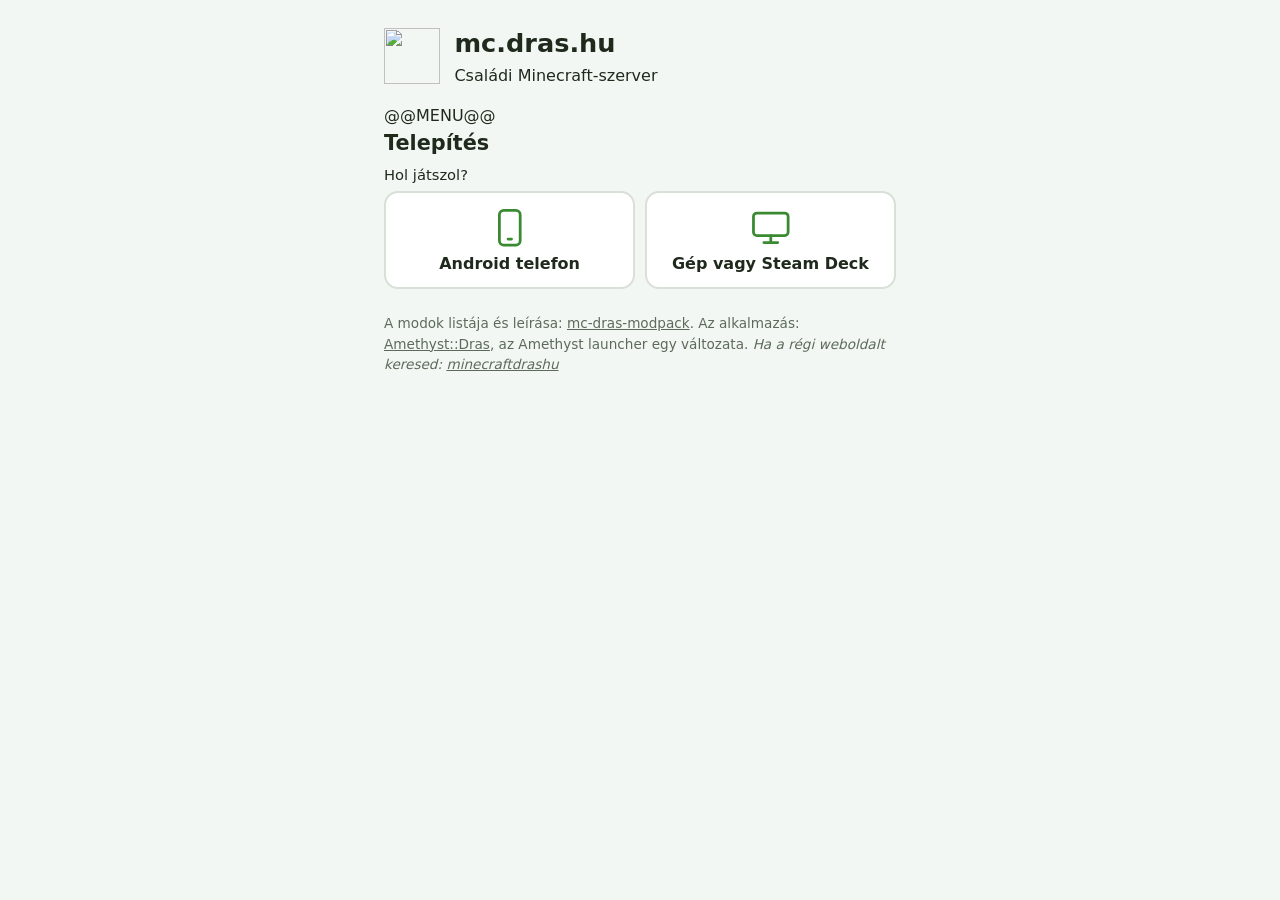
==== commit 98044b0c: "docs, tools: The site gets a mods and a controls page, a menu over its three pages, and one base col" ====
--- a/docs/index.html
+++ b/docs/index.html
@@ -6,33 +6,21 @@
   <title>mc.dras.hu</title>
   <meta name="description" content="A mc.dras.hu családi Minecraft-szerver: telepítés telefonra és gépre">
   <link rel="icon" href="pack/branding/profile-icon.png">
+  <link rel="stylesheet" href="site.css">
   <style>
+    /* the colours of the site are in site.css; these boxes keep their own */
     :root {
-      --bg: #f4f6f2; --fg: #1d2a1f; --muted: #5b6b5e; --card: #ffffff; --line: #d8e0d6;
-      --accent: #2e8b3a; --accent-fg: #ffffff;
       --code-bg: #f2f2f0; --code-line: #dcdcd8; --code-fg: #c7254e;
       --info-bg: #eef4fb; --info-line: #7fa7d6;
       --warn-bg: #fdf6e3; --warn-line: #e0a526;
     }
     @media (prefers-color-scheme: dark) {
       :root {
-        --bg: #121812; --fg: #e4ece2; --muted: #9aaa9b; --card: #1b241c; --line: #2c3a2d;
-        --accent: #4caf50; --accent-fg: #0b130b;
         --code-bg: #232823; --code-line: #363d36; --code-fg: #ff7b9c;
         --info-bg: #19222c; --info-line: #4f78a6;
         --warn-bg: #2a2416; --warn-line: #b8862a;
       }
     }
-    * { box-sizing: border-box; }
-    body {
-      margin: 0; background: var(--bg); color: var(--fg);
-      font: 16px/1.5 system-ui, -apple-system, "Segoe UI", Roboto, sans-serif;
-    }
-    main { max-width: 34rem; margin: 0 auto; padding: 1.5rem 1rem 3rem; }
-    header { display: flex; align-items: center; gap: .9rem; margin-bottom: 1.5rem; }
-    header img { width: 56px; height: 56px; image-rendering: pixelated; }
-    h1 { font-size: 1.6rem; margin: 0; }
-    header p { margin: .1rem 0 0; }
     section { background: var(--card); border: 1px solid var(--line); border-radius: 14px; padding: 1.1rem 1.1rem;
               margin-bottom: 1rem; }
     h2 { font-size: 1.1rem; margin: 0 0 .6rem; }
@@ -102,8 +90,6 @@
     .nowrap { white-space: nowrap; }
     .inline-icon { width: 1.15em; height: 1.15em; vertical-align: -.2em; fill: currentColor; }
     .app img { width: 1.2em; height: 1.2em; vertical-align: -.25em; margin-right: .15em; }
-    footer { color: var(--muted); font-size: .85rem; margin-top: 1.5rem; }
-    footer a { color: inherit; }
   </style>
 </head>
 <body>
@@ -115,6 +101,7 @@
       <p>Családi Minecraft-szerver</p>
     </div>
   </header>
+  @@MENU@@
 
   <h2 class="title">Telepítés</h2>
   <p class="note">Hol játszol?</p>
@@ -172,15 +159,16 @@
 
   <div class="panel" id="panel-android-rest">
   <x-step-login app="Az @@AMETHYST@@"
-      add="Koppints a bal felső sarokban a <b>+&nbsp;Fiók&nbsp;hozzáadása</b> sorra, majd a <b>Microsoft Account</b> gombra."
+      add="Koppints a bal felső sarokban a <b>+&nbsp;Fiók&nbsp;hozzáadása</b> sorra, majd a <b>Microsoft-fiók</b> gombra."
       login="Jelentkezz be a megnyíló oldalon. Gyorsabb, ha a jobb felső sarokban megjelenő <svg class='inline-icon' viewBox='0 0 24 24' aria-hidden='true'><path d='M19 19H5V5h7V3H5a2 2 0 0 0-2 2v14a2 2 0 0 0 2 2h14a2 2 0 0 0 2-2v-7h-2zM14 3v2h3.59l-9.83 9.83 1.41 1.41L19 6.41V10h2V3z'/></svg> ikonnal a telefon böngészőjében nyitod meg."
-      help="Passkey-vel csak a telefon böngészőjében tudsz belépni: koppints a jobb felső sarokban megjelenő <svg class='inline-icon' viewBox='0 0 24 24' aria-hidden='true'><path d='M19 19H5V5h7V3H5a2 2 0 0 0-2 2v14a2 2 0 0 0 2 2h14a2 2 0 0 0 2-2v-7h-2zM14 3v2h3.59l-9.83 9.83 1.41 1.41L19 6.41V10h2V3z'/></svg> ikonra."></x-step-login>
+      help="<b>Passkey</b>: csak a telefon böngészőjében tudsz vele belépni, koppints a jobb felső sarokban megjelenő <svg class='inline-icon' viewBox='0 0 24 24' aria-hidden='true'><path d='M19 19H5V5h7V3H5a2 2 0 0 0-2 2v14a2 2 0 0 0 2 2h14a2 2 0 0 0 2-2v-7h-2zM14 3v2h3.59l-9.83 9.83 1.41 1.41L19 6.41V10h2V3z'/></svg> ikonra."
+      more="<b>Angol felirat</b>: Android 13-tól a <b>Beállítások › Alkalmazások › Amethyst::Dras › Nyelv</b> alatt állítsd magyarra, és a launcher beállításaiban az <b>Angol nyelv kényszerítése</b> legyen kikapcsolva."></x-step-login>
 
   <x-step-link step="profile" title="MC dras.hu profil hozzáadása" label="Profil hozzáadása" href="@@PROFILE_LINK@@"
       qr="@@PROFILE_QR@@" do="Az alkalmazás megmutatja, mit állít be; erősítsd meg a <b>Mentés</b> gombbal."
-      manual="A <b>Play</b> gomb feletti profilválasztóban: <b>+ Új profil létrehozása</b> › <b>Create packwiz pack profile (URL)</b>"
+      manual="A <b>Play</b> gomb feletti profilválasztóban: <b>+ Új profil létrehozása</b> › <b>Packwiz profil létrehozása (URL)</b>"
       manual-url="@@PROFILE_PACK_URL@@"
-      more="Erősítsd meg a <b>Mentés</b> gombbal, majd a profil szerkesztésében állítsd be: <b>Memory (MB)</b>: @@PROFILE_RAM_MB@@."></x-step-link>
+      more="Erősítsd meg a <b>Mentés</b> gombbal, majd a profil szerkesztésében állítsd be: <b>Memória (MB)</b>: @@PROFILE_RAM_MB@@."></x-step-link>
 
   <section data-step="first-start">
     <h2 class="step"><a class="num" href="#"></a>Első indítás</h2>
--- a/docs/site.css
+++ b/docs/site.css
@@ -0,0 +1,54 @@
+/* The look every page of the site shares. One colour drives it: --base, the creeper's base colour (A of
+   creeper-icon.py). Every other colour keeps the lightness of the original green palette and takes the hue and part of
+   the chroma of --base, so a new base colour keeps the contrast. The hex values are the green palette for browsers
+   without relative colours (before Chrome 119, Safari 16.4, Firefox 128). */
+:root {
+  --base: #65bc5b;
+  --bg: #f4f6f2; --fg: #1d2a1f; --muted: #5b6b5e; --card: #ffffff; --line: #d8e0d6;
+  --accent: #2e8b3a; --accent-fg: #ffffff; --tint: #e7f2e3; --chip: #f1f5ef;
+}
+@supports (color: oklch(from red l c h)) {
+  :root {
+    --bg: oklch(from var(--base) .971 calc(c * .04) h); --fg: oklch(from var(--base) .269 calc(c * .17) h);
+    --muted: oklch(from var(--base) .51 calc(c * .18) h); --line: oklch(from var(--base) .898 calc(c * .1) h);
+    --accent: oklch(from var(--base) .563 calc(c * .93) h); --tint: oklch(from var(--base) .95 calc(c * .2) h);
+    --chip: oklch(from var(--base) .962 calc(c * .05) h);
+  }
+}
+@media (prefers-color-scheme: dark) {
+  :root {
+    --bg: #121812; --fg: #e4ece2; --muted: #9aaa9b; --card: #1b241c; --line: #2c3a2d;
+    --accent: #4caf50; --accent-fg: #0b130b; --tint: #26382a; --chip: #212c22;
+  }
+  @supports (color: oklch(from red l c h)) {
+    :root {
+      --bg: oklch(from var(--base) .2 calc(c * .09) h); --fg: oklch(from var(--base) .934 calc(c * .1) h);
+      --muted: oklch(from var(--base) .721 calc(c * .18) h); --card: oklch(from var(--base) .249 calc(c * .12) h);
+      --line: oklch(from var(--base) .332 calc(c * .18) h); --accent: oklch(from var(--base) .673 calc(c * 1.03) h);
+      --tint: oklch(from var(--base) .31 calc(c * .28) h); --chip: oklch(from var(--base) .28 calc(c * .14) h);
+    }
+  }
+}
+* { box-sizing: border-box; }
+/* the scrollbar always shows: a short page or a closed card does not shift the page sideways */
+html { overflow-y: scroll; }
+body {
+  margin: 0; background: var(--bg); color: var(--fg);
+  font: 16px/1.5 system-ui, -apple-system, "Segoe UI", Roboto, sans-serif;
+}
+main { max-width: 34rem; margin: 0 auto; padding: 1.5rem 1rem 3rem; }
+header { display: flex; align-items: center; gap: .9rem; margin-bottom: 1rem; }
+header img { width: 56px; height: 56px; image-rendering: pixelated; }
+h1 { font-size: 1.6rem; margin: 0; }
+header p { margin: .1rem 0 0; }
+footer { color: var(--muted); font-size: .85rem; margin-top: 1.5rem; }
+footer a { color: inherit; }
+
+/* the menu of the pages */
+nav.menu { display: grid; grid-template-columns: repeat(3, 1fr); gap: .3rem; padding: .3rem; margin-bottom: 1.2rem;
+           background: var(--card); border: 1px solid var(--line); border-radius: 12px; }
+nav.menu a { display: flex; align-items: center; justify-content: center; gap: .4rem; min-height: 44px;
+             border-radius: 9px; text-decoration: none; color: var(--fg); font-weight: 600; font-size: .95rem; }
+nav.menu a[aria-current] { background: var(--accent); color: var(--accent-fg); }
+nav.menu svg { width: 18px; height: 18px; flex: none; fill: none; stroke: currentColor; stroke-width: 2;
+               stroke-linecap: round; stroke-linejoin: round; }
